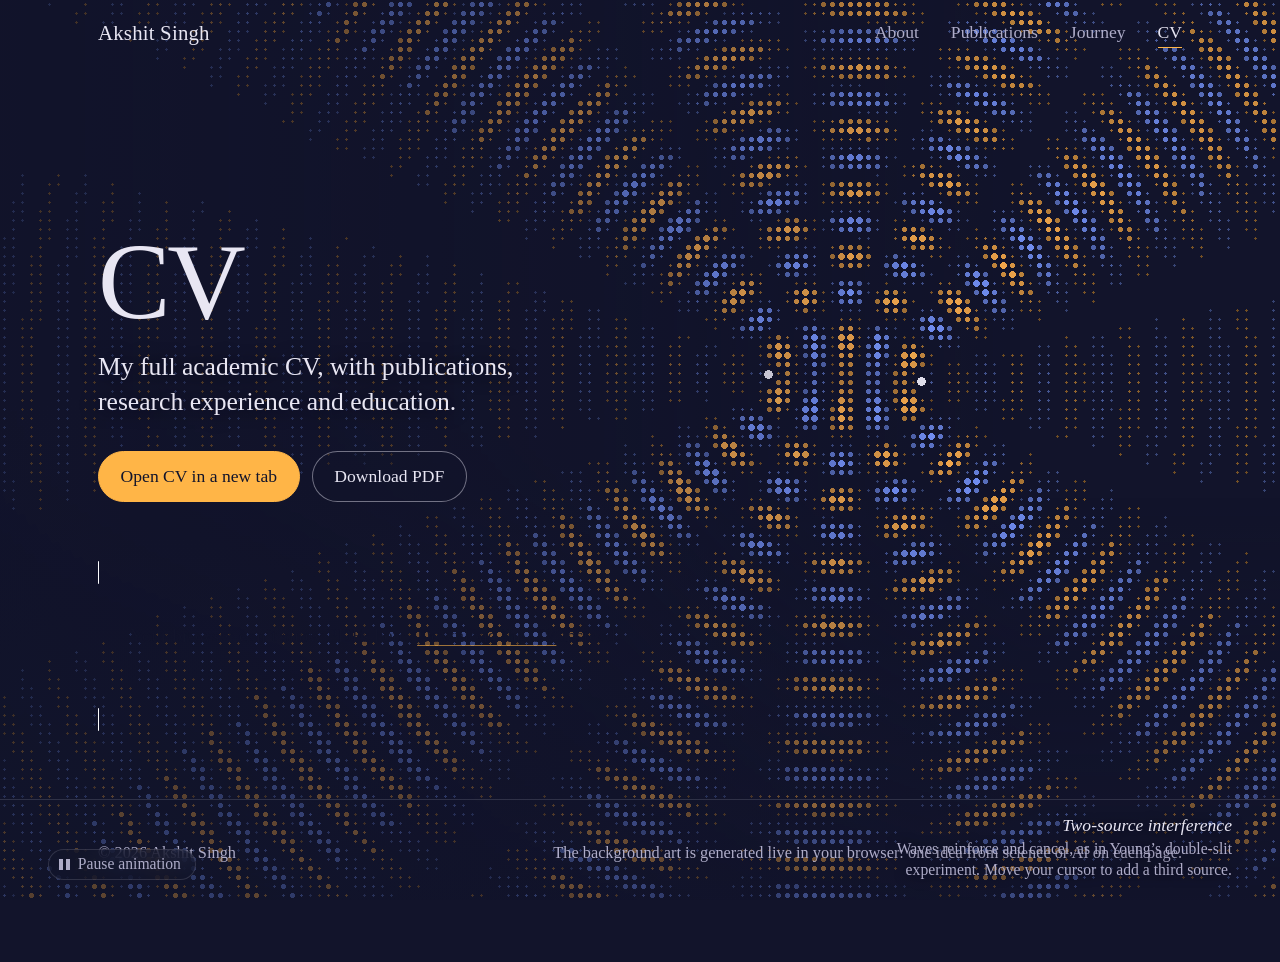
==== cv.html @ edb02743 "Add files via upload" ====
<!doctype html>
<html lang="en">
<head>
  <meta charset="utf-8">
  <meta name="viewport" content="width=device-width, initial-scale=1">
  <title>CV | Akshit Singh</title>
  <meta name="description" content="CV of Akshit Singh.">
  <meta name="theme-color" content="#12142b">
  <meta property="og:title" content="CV | Akshit Singh">
  <meta property="og:description" content="CV of Akshit Singh.">
  <link rel="icon" href="data:image/svg+xml,<svg xmlns='http://www.w3.org/2000/svg' viewBox='0 0 32 32'><rect width='32' height='32' rx='16' fill='%2312142b'/><circle cx='11' cy='13' r='3' fill='%23ffb547'/><circle cx='20' cy='11' r='2' fill='%23e8e6f3'/><circle cx='17' cy='20' r='3.5' fill='%23e8e6f3'/><circle cx='24' cy='19' r='1.5' fill='%23ffb547'/></svg>">
  <link rel="stylesheet" href="assets/css/style.css">
</head>
<!-- Background art for this page: data-scene = terrain | landscape | network | interference -->
<body data-scene="interference">
  <a class="skip-link" href="#main">Skip to content</a>

  <div class="bg" aria-hidden="true">
    <canvas id="bg-art"></canvas>
  </div>
  <div class="scrim" aria-hidden="true"></div>

  <header class="site-nav">
    <nav class="wrap nav-inner" aria-label="Main">
      <a class="nav-name" href="index.html">Akshit Singh</a>
      <button class="nav-toggle" type="button" aria-expanded="false" aria-controls="nav-links">Menu</button>
      <ul class="nav-links" id="nav-links">
          <li><a href="index.html">About</a></li>
          <li><a href="publications.html">Publications</a></li>
          <li><a href="journey.html">Journey</a></li>
          <li><a href="cv.html" aria-current="page">CV</a></li>
      </ul>
    </nav>
  </header>

  <div class="page">
    <main id="main">
      <section class="hero">
        <div class="wrap hero-anim">
          <h1 class="page-title">CV</h1>
          <p class="page-intro">My full academic CV, with publications, research experience and education.</p>
          <div class="actions" style="margin-top:2rem">
            <a class="btn btn--solid" href="assets/Akshit_Singh_CV.pdf" target="_blank" rel="noopener">Open CV in a new tab</a>
            <a class="btn btn--ghost" href="assets/Akshit_Singh_CV.pdf" download>Download PDF</a>
          </div>
        </div>
      </section>

      <div class="wrap" style="padding-bottom:4rem">
        <object class="cv-frame" data="assets/Akshit_Singh_CV.pdf#view=FitH" type="application/pdf" aria-label="Akshit Singh CV">
          <p class="cv-fallback">Your browser can&rsquo;t show PDFs here. <a href="assets/Akshit_Singh_CV.pdf">Download the CV</a> instead.</p>
        </object>
      </div>
    </main>

    <footer class="site-footer">
      <div class="wrap">
        <span>&copy; <span data-year>2026</span> Akshit Singh</span>
        <span>The background art is generated live in your browser: one idea from science or AI on each page.</span>
      </div>
    </footer>
  </div>

  <button class="art-pause" type="button" data-pause aria-pressed="false"><span>Pause animation</span></button>
  <p class="scene-caption" aria-hidden="true"><b data-scene-title></b><span data-scene-text></span></p>

  <script src="assets/js/main.js"></script>
</body>
</html>
---- assets/css/style.css ----
/* =========================================================
   Akshit Singh — styles
   Palette: night indigo, mist, amber
   Type: Times New Roman throughout
   ========================================================= */
:root {
  --night: #12142b;
  --night-2: #1c1f40;
  --mist: #e8e6f3;
  --mist-dim: #aeacc8;
  --amber: #ffb547;
  --blue: #8ab2ff;
  --line: rgba(232, 230, 243, 0.14);

  --serif: "Times New Roman", Times, "Liberation Serif", "Nimbus Roman", serif;

  --s-1: 0.95rem;
  --s0: 1.2rem;
  --s1: 1.6rem;
  --s2: 2.25rem;

  --wrap: 1180px;
  --pad: clamp(1.25rem, 4vw, 3rem);
  --dim: 0;
}

*, *::before, *::after { box-sizing: border-box; }
html { background: var(--night); color: var(--mist); -webkit-text-size-adjust: 100%; }
body {
  margin: 0; font-family: var(--serif); font-size: var(--s0); line-height: 1.6;
  -webkit-font-smoothing: antialiased; text-rendering: optimizeLegibility;
  min-height: 100vh; overflow-x: hidden;
}
img, video, canvas { display: block; max-width: 100%; }
a { color: inherit; text-decoration-color: rgba(255, 181, 71, 0.6); text-underline-offset: 0.18em; text-decoration-thickness: 1px; }
a:hover { color: var(--amber); }
:focus-visible { outline: 2px solid var(--amber); outline-offset: 3px; border-radius: 2px; }
::selection { background: var(--amber); color: var(--night); }
button { font-family: var(--serif); }

.visually-hidden { position: absolute !important; width: 1px; height: 1px; margin: -1px; overflow: hidden; clip: rect(0 0 0 0); white-space: nowrap; border: 0; }
.skip-link { position: absolute; left: 1rem; top: -4rem; z-index: 100; background: var(--amber); color: var(--night); padding: 0.5rem 1rem; }
.skip-link:focus { top: 1rem; }

/* ---------- Background art ---------- */
.bg { position: fixed; inset: 0; z-index: 0; pointer-events: none; opacity: calc(1 - var(--dim) * 0.6); }
#bg-art { width: 100%; height: 100%; }
.scrim {
  position: fixed; inset: 0; z-index: 1; pointer-events: none;
  background:
    radial-gradient(ellipse 70% 60% at 15% 85%, rgba(18, 20, 43, 0.85), rgba(18, 20, 43, 0) 70%),
    linear-gradient(90deg, rgba(18, 20, 43, 0.9) 0%, rgba(18, 20, 43, 0.55) 48%, rgba(18, 20, 43, 0) 80%),
    linear-gradient(0deg, rgba(18, 20, 43, 0.8), rgba(18, 20, 43, 0) 45%);
  opacity: calc(0.55 + var(--dim) * 0.45);
}

/* ---------- Layout ---------- */
.page { position: relative; z-index: 2; transition: opacity 0.4s ease, transform 0.4s ease; }
body.leaving .page, body.leaving .site-nav { opacity: 0; transform: translateY(-6px); }
.wrap { max-width: var(--wrap); margin: 0 auto; padding: 0 var(--pad); }

.section {
  display: grid; grid-template-columns: minmax(10rem, 15rem) minmax(0, 42rem);
  gap: 1.5rem clamp(2rem, 5vw, 4.5rem);
  padding: clamp(3.5rem, 8vw, 6rem) 0; border-top: 1px solid var(--line);
}
.section--wide { grid-template-columns: minmax(0, 1fr); }
.section > h2 { margin: 0; }
.section-body > :first-child { margin-top: 0; }
@media (max-width: 820px) { .section { grid-template-columns: 1fr; } }

h1, h2, h3 { font-family: var(--serif); line-height: 1.1; }
h1, h2 { font-weight: 400; letter-spacing: -0.015em; }
h2 { font-size: var(--s2); }
h3 { font-size: 1.4rem; font-weight: 700; margin: 0 0 0.35rem; }
p { margin: 0 0 1.1em; }
.muted { color: var(--mist-dim); }

/* ---------- Navigation ---------- */
.site-nav { position: fixed; inset: 0 0 auto 0; z-index: 10; transition: background 0.3s ease, opacity 0.4s ease, transform 0.4s ease; }
.site-nav.is-scrolled { background: rgba(18, 20, 43, 0.78); backdrop-filter: blur(12px); -webkit-backdrop-filter: blur(12px); border-bottom: 1px solid var(--line); }
.nav-inner { display: flex; align-items: center; justify-content: space-between; gap: 1rem; padding-top: 1rem; padding-bottom: 1rem; }
.nav-name { font-size: 1.3rem; text-decoration: none; letter-spacing: 0.01em; }
.nav-links { display: flex; gap: clamp(1rem, 2.5vw, 2rem); list-style: none; margin: 0; padding: 0; }
.nav-links a { font-size: 1.1rem; text-decoration: none; color: var(--mist-dim); padding: 0.3rem 0; border-bottom: 1px solid transparent; transition: color 0.2s, border-color 0.2s; }
.nav-links a:hover { color: var(--mist); }
.nav-links a[aria-current="page"] { color: var(--mist); border-bottom-color: var(--amber); }
.nav-toggle { display: none; background: none; border: 1px solid var(--line); color: var(--mist); font-size: 1.05rem; padding: 0.3rem 0.9rem; border-radius: 999px; cursor: pointer; }
@media (max-width: 640px) {
  .nav-toggle { display: block; }
  .nav-links { position: absolute; top: 100%; left: 0; right: 0; flex-direction: column; gap: 0; padding: 0.5rem var(--pad) 1rem; background: rgba(18, 20, 43, 0.96); border-bottom: 1px solid var(--line); display: none; }
  .site-nav.is-open .nav-links { display: flex; }
  .site-nav.is-open { background: rgba(18, 20, 43, 0.96); }
  .nav-links a { display: block; padding: 0.7rem 0; font-size: 1.25rem; }
}

/* ---------- Hero ---------- */
.hero { min-height: 62vh; display: flex; align-items: flex-end; padding: 8rem 0 3.5rem; }
.hero > .wrap { width: 100%; }
.hero--home { min-height: 100vh; min-height: 100svh; padding-bottom: clamp(4.5rem, 10vh, 7.5rem); }

.home-intro { display: grid; grid-template-columns: clamp(9rem, 16vw, 13.5rem) minmax(0, 1fr); gap: clamp(1.5rem, 3.5vw, 3rem); align-items: end; }
@media (max-width: 640px) { .home-intro { grid-template-columns: 1fr; gap: 1.25rem; } }

.headshot {
  position: relative; margin: 0; aspect-ratio: 4 / 5; border-radius: 4px; overflow: hidden;
  background: var(--night-2); border: 1px solid rgba(232, 230, 243, 0.25);
  box-shadow: 0 0 0 6px rgba(18, 20, 43, 0.5);
}
.headshot img { width: 100%; height: 100%; object-fit: cover; }
.headshot.is-missing img { display: none; }
.headshot.is-missing {
  display: grid; place-items: center;
  background: radial-gradient(circle, rgba(232, 230, 243, 0.22) 1.2px, transparent 1.6px) 0 0 / 9px 9px, var(--night-2);
}
.headshot.is-missing::before { content: "AS"; font-size: 2.6rem; letter-spacing: 0.04em; color: var(--mist); }
.headshot[data-hint]::after { content: attr(data-hint); position: absolute; left: 0.5rem; right: 0.5rem; bottom: 0.5rem; font-size: 0.8rem; line-height: 1.3; color: var(--amber); text-align: center; }
@media (max-width: 640px) { .headshot { width: 7.5rem; } }

.name {
  font-weight: 400; font-size: clamp(3.75rem, 11vw, 9.5rem); line-height: 0.86; letter-spacing: -0.035em;
  margin: 0 0 1.5rem -0.05em; text-shadow: 0 2px 40px rgba(18, 20, 43, 0.6);
}
.name span { display: block; }
.lead, .hero-meta, .page-intro { text-shadow: 0 1px 18px rgba(18, 20, 43, 0.95); }
.lead { font-size: var(--s1); line-height: 1.3; max-width: 30ch; margin: 0 0 0.6rem; }
.hero-meta { color: var(--mist-dim); max-width: 46ch; margin: 0 0 1.75rem; }
.page-title { font-weight: 400; font-size: clamp(3.25rem, 8.5vw, 7rem); line-height: 0.92; letter-spacing: -0.03em; margin: 0 0 1.1rem; }
.page-intro { font-size: var(--s1); line-height: 1.35; max-width: 34ch; margin: 0; }

@media (prefers-reduced-motion: no-preference) {
  .hero-anim > * { animation: rise 0.9s cubic-bezier(0.2, 0.7, 0.2, 1) both; }
  .hero-anim > :nth-child(1) { animation-delay: 0.35s; }
  .hero-anim > :nth-child(2) { animation-delay: 0.55s; }
  .hero-anim > :nth-child(3) { animation-delay: 0.7s; }
  .hero-anim > :nth-child(4) { animation-delay: 0.85s; }
}
@keyframes rise { from { opacity: 0; transform: translateY(18px); } to { opacity: 1; transform: none; } }

/* ---------- Buttons ---------- */
.actions { display: flex; flex-wrap: wrap; gap: 0.75rem; }
.btn { display: inline-flex; align-items: center; font-size: 1.1rem; padding: 0.65rem 1.35rem; border-radius: 999px; text-decoration: none; border: 1px solid var(--amber); transition: background 0.2s, color 0.2s, border-color 0.2s; }
.btn--solid { background: var(--amber); color: var(--night); }
.btn--solid:hover { background: #ffc66e; color: var(--night); }
.btn--ghost { color: var(--mist); border-color: rgba(232, 230, 243, 0.45); background: rgba(18, 20, 43, 0.4); backdrop-filter: blur(6px); }
.btn--ghost:hover { border-color: var(--amber); color: var(--amber); }

/* ---------- Home sections ---------- */
.interests { list-style: none; padding: 0; margin: 1.5rem 0 0; display: grid; gap: 1.25rem; }
.interests li { padding-left: 1.25rem; border-left: 2px solid var(--amber); }
.interests strong { display: block; font-size: 1.3rem; }
.interests span { color: var(--mist-dim); }

.news { list-style: none; padding: 0; margin: 0; }
.news li { display: grid; grid-template-columns: 6.5rem 1fr; gap: 1rem; padding: 0.85rem 0; border-bottom: 1px solid var(--line); }
.news li:first-child { padding-top: 0; }
.news time { color: var(--amber); font-style: italic; }

.edu { display: grid; gap: 1.5rem; }
.edu h3 { font-size: 1.35rem; }
.edu p { margin: 0; color: var(--mist-dim); }
.contact-links { display: flex; flex-wrap: wrap; gap: 0.75rem 2rem; font-size: 1.25rem; }

/* ---------- Places gallery ---------- */
.places-head { display: flex; flex-wrap: wrap; align-items: baseline; justify-content: space-between; gap: 0.5rem 2rem; }
.places-head p { margin: 0; color: var(--mist-dim); max-width: 46ch; }
.places { display: grid; grid-template-columns: repeat(auto-fill, minmax(min(100%, 17rem), 1fr)); gap: 2rem 1.5rem; margin-top: 2rem; }
.place-tile { margin: 0; }
.place-media { position: relative; aspect-ratio: 4 / 3; border-radius: 4px; overflow: hidden; background: var(--night-2); border: 1px solid var(--line); }
.place-media video { width: 100%; height: 100%; object-fit: cover; filter: saturate(1.08) contrast(1.04); transition: transform 0.8s ease; }
.place-tile:hover video { transform: scale(1.04); }
.place-media::after { content: ""; position: absolute; inset: 0; pointer-events: none; box-shadow: inset 0 0 60px rgba(18, 20, 43, 0.55); }
.place-tile figcaption { padding-top: 0.7rem; line-height: 1.35; }
.place-tile figcaption b { display: block; font-size: 1.2rem; font-weight: 700; }
.place-tile figcaption span { color: var(--mist-dim); font-style: italic; }
.place-tile.is-missing video { display: none; }
.place-tile.is-missing .place-media { background: radial-gradient(circle, rgba(232, 230, 243, 0.18) 1.1px, transparent 1.5px) 0 0 / 9px 9px, var(--night-2); }
.place-media[data-hint]::before { content: attr(data-hint); position: absolute; inset: 0; display: grid; place-items: center; padding: 1rem; text-align: center; color: var(--amber); font-size: 0.95rem; }

/* ---------- Publications ---------- */
.filters { display: flex; flex-wrap: wrap; align-items: center; gap: 0.5rem; margin: 0 0 2rem; }
.chip { font-size: 1.02rem; color: var(--mist-dim); background: rgba(28, 31, 64, 0.6); border: 1px solid var(--line); border-radius: 999px; padding: 0.4rem 1rem; cursor: pointer; transition: color 0.2s, border-color 0.2s, background 0.2s; }
.chip:hover { color: var(--mist); border-color: rgba(232, 230, 243, 0.35); }
.chip[aria-pressed="true"] { color: var(--night); background: var(--mist); border-color: var(--mist); }
.pub-count { margin-left: auto; color: var(--mist-dim); font-style: italic; }

.pubs { list-style: none; margin: 0; padding: 0; }
.pub { display: grid; grid-template-columns: 9.5rem minmax(0, 1fr); gap: 0.5rem 2rem; padding: 2rem 0; border-top: 1px solid var(--line); }
.pub[hidden] { display: none; }
.pub > div:last-child { max-width: 46rem; }
.pub-venue { line-height: 1.3; }
.pub-venue b { display: block; color: var(--amber); font-size: 1.3rem; font-weight: 700; }
.pub-venue span { color: var(--mist-dim); font-size: 1rem; font-style: italic; }
.pub h3 { font-size: 1.55rem; max-width: 34ch; line-height: 1.2; }
.pub--featured h3 { font-size: clamp(1.8rem, 3vw, 2.3rem); }
.authors { color: var(--mist-dim); margin: 0 0 0.6rem; font-size: 1.08rem; max-width: 60ch; }
.me { color: var(--mist); font-weight: 700; text-decoration: underline; text-decoration-color: var(--amber); text-underline-offset: 0.18em; }
.badge { display: inline-block; font-size: 0.95rem; padding: 0.1rem 0.7rem; border-radius: 999px; border: 1px solid rgba(255, 181, 71, 0.5); color: var(--amber); margin: 0 0.4rem 0.6rem 0; }
.pub-links { display: flex; flex-wrap: wrap; gap: 0.5rem 1.4rem; font-size: 1.1rem; margin-top: 0.4rem; }
.pub-links a { text-decoration: none; border-bottom: 1px solid rgba(255, 181, 71, 0.55); }
@media (max-width: 720px) { .pub { grid-template-columns: 1fr; } }

/* ---------- Expandable panels ---------- */
.toggle { background: none; border: 0; padding: 0; color: var(--mist-dim); cursor: pointer; font-size: 1.05rem; display: inline-flex; align-items: center; gap: 0.45rem; }
.toggle:hover { color: var(--amber); }
.toggle::before { content: "+"; display: inline-grid; place-items: center; width: 1.2rem; height: 1.2rem; border: 1px solid currentColor; border-radius: 50%; font-size: 0.9rem; line-height: 1; transition: transform 0.3s; }
.toggle[aria-expanded="true"]::before { transform: rotate(45deg); }
.panel { display: grid; grid-template-rows: 0fr; transition: grid-template-rows 0.4s ease; }
.panel > div { overflow: hidden; }
.panel.is-open { grid-template-rows: 1fr; }
.panel ul { margin: 0.9rem 0 0.2rem; padding-left: 1.1rem; color: var(--mist-dim); }
.panel li { margin-bottom: 0.45rem; }
.panel li::marker { color: var(--amber); }

/* ---------- Timeline ---------- */
.timeline { --progress: 0; position: relative; list-style: none; margin: 0; padding: 0 0 0 2rem; }
.timeline::before, .timeline::after { content: ""; position: absolute; left: 0.3rem; top: 0.6rem; bottom: 0.6rem; width: 2px; background: var(--line); }
.timeline::after { background: var(--amber); bottom: auto; height: calc((100% - 1.2rem) * var(--progress)); }
.t-item { position: relative; padding: 0 0 2.75rem; }
.t-item::before { content: ""; position: absolute; left: calc(-2rem - 0.02rem); top: 0.45rem; width: 0.55rem; height: 0.55rem; border-radius: 50%; background: var(--night); border: 2px solid var(--amber); }
.t-date { color: var(--amber); font-style: italic; }
.t-item h3 { font-size: 1.5rem; margin: 0.15rem 0 0.15rem; }
.t-org { color: var(--mist-dim); margin: 0 0 0.6rem; }
.t-item > p { max-width: 60ch; }

/* ---------- Mentors ---------- */
.mentors { display: grid; grid-template-columns: repeat(auto-fit, minmax(16rem, 1fr)); gap: 2.25rem 2.5rem; }
.mentor { display: grid; grid-template-columns: 3.5rem 1fr; gap: 1rem; align-items: start; }
.mentor-mark { width: 3.5rem; height: 3.5rem; border-radius: 50%; display: grid; place-items: center; font-size: 1.25rem; color: var(--night); background: var(--mist); overflow: hidden; }
.mentor-mark img { width: 100%; height: 100%; object-fit: cover; }
.mentor h3 { font-size: 1.35rem; margin: 0.1rem 0; }
.mentor .role { color: var(--amber); font-style: italic; margin: 0 0 0.5rem; }
.mentor p { margin: 0; color: var(--mist-dim); }

/* ---------- CV ---------- */
.cv-frame { width: 100%; height: 85vh; border: 1px solid var(--line); border-radius: 4px; background: #fff; }
.cv-fallback { padding: 2rem; color: var(--night); }
@media (max-width: 720px) { .cv-frame { display: none; } }

/* ---------- Corner: pause + scene caption ---------- */
.art-pause {
  position: fixed; left: var(--pad); bottom: 1.25rem; z-index: 5;
  display: inline-flex; align-items: center; gap: 0.5rem;
  font-size: 0.98rem; color: var(--mist-dim); cursor: pointer;
  background: rgba(18, 20, 43, 0.6); border: 1px solid var(--line); border-radius: 999px; padding: 0.35rem 0.9rem 0.35rem 0.6rem;
  backdrop-filter: blur(10px); -webkit-backdrop-filter: blur(10px);
  transition: opacity 0.3s ease, transform 0.3s ease, color 0.2s;
}
.art-pause:hover { color: var(--mist); }
.art-pause::before { content: ""; width: 0.7rem; height: 0.7rem; background: linear-gradient(90deg, currentColor 0 35%, transparent 35% 65%, currentColor 65%); }
.art-pause[aria-pressed="true"]::before { background: currentColor; clip-path: polygon(10% 0, 100% 50%, 10% 100%); }
body.past-hero .art-pause { opacity: 0; transform: translateY(10px); pointer-events: none; }

.scene-caption {
  position: fixed; right: var(--pad); bottom: 1.25rem; z-index: 5; margin: 0; max-width: 21rem; text-align: right;
  color: var(--mist-dim); font-size: 0.98rem; line-height: 1.35; opacity: calc(1 - var(--dim)); pointer-events: none;
  text-shadow: 0 1px 12px rgba(18, 20, 43, 0.95);
}
.scene-caption b { display: block; color: var(--mist); font-size: 1.1rem; font-weight: 400; font-style: italic; }
@media (max-width: 820px) { .scene-caption { display: none; } }

/* ---------- Footer ---------- */
.site-footer { position: relative; z-index: 2; border-top: 1px solid var(--line); padding: 2.5rem 0 6rem; color: var(--mist-dim); font-size: 1.02rem; }
.site-footer .wrap { display: flex; flex-wrap: wrap; justify-content: space-between; gap: 1rem; }

@media (max-width: 820px) {
  .scrim { background: rgba(18, 20, 43, 0.85); opacity: calc(0.5 + var(--dim) * 0.5); }
  .news li { grid-template-columns: 1fr; gap: 0.1rem; }
}
@media (prefers-reduced-motion: reduce) {
  *, *::before, *::after { transition-duration: 0.01ms !important; animation-duration: 0.01ms !important; }
}

/* small screens: the pause button sits at the top and scrolls away with the page */
@media (max-width: 820px) {
  .art-pause { position: absolute; top: 4.6rem; right: var(--pad); left: auto; bottom: auto; }
  body.past-hero .art-pause { opacity: 1; transform: none; pointer-events: auto; }
}
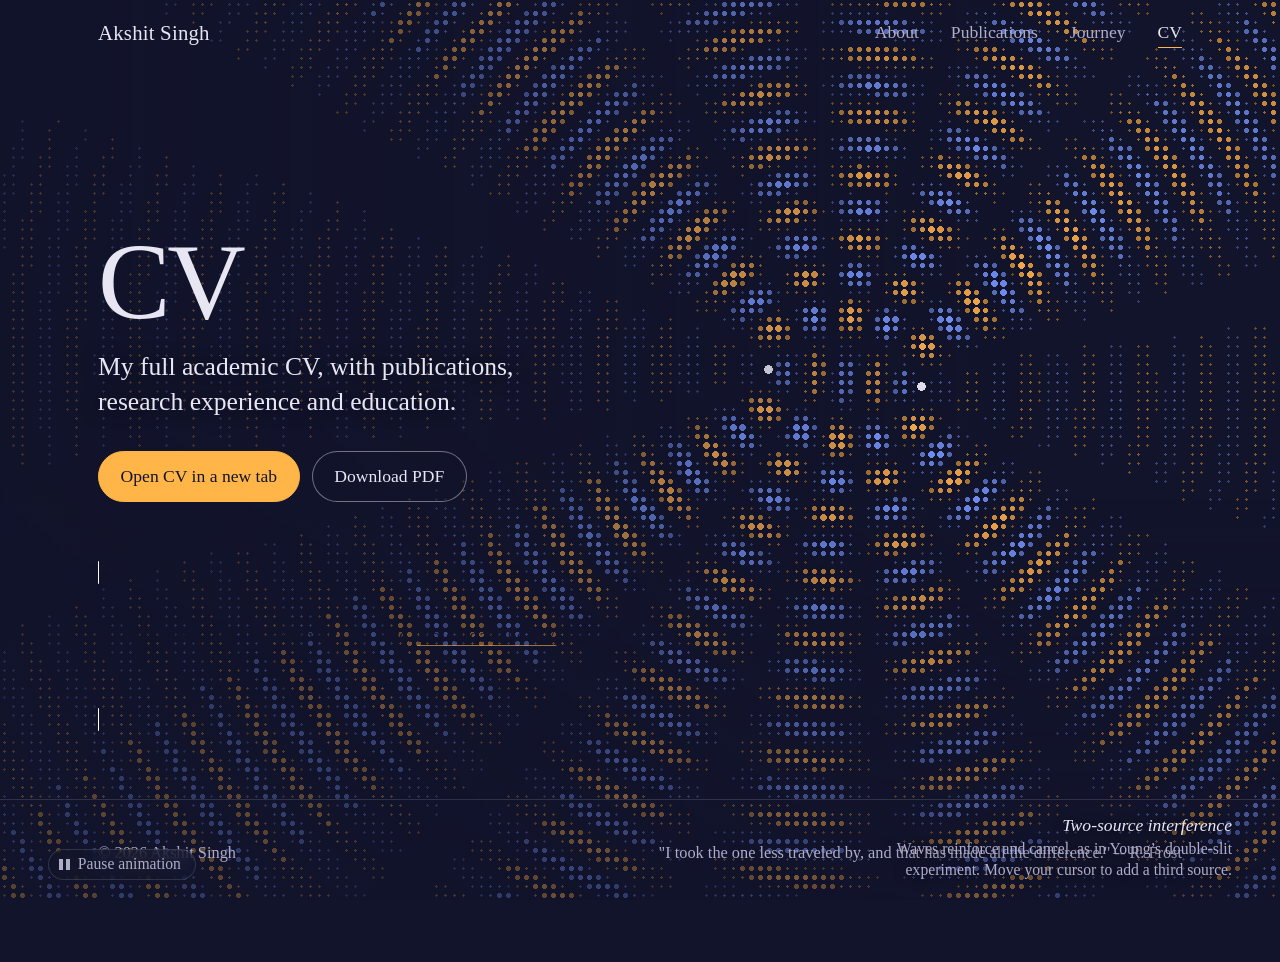
==== commit 7601cb89: "Update footer quote in cv.html" ====
--- a/cv.html
+++ b/cv.html
@@ -56,7 +56,7 @@
     <footer class="site-footer">
       <div class="wrap">
         <span>&copy; <span data-year>2026</span> Akshit Singh</span>
-        <span>The background art is generated live in your browser: one idea from science or AI on each page.</span>
+        <span>"I took the one less traveled by, and that has made all the difference." -- R. Frost</span>
       </div>
     </footer>
   </div>
--- a/assets/css/style.css
+++ b/assets/css/style.css
@@ -276,3 +276,19 @@
   .art-pause { position: absolute; top: 4.6rem; right: var(--pad); left: auto; bottom: auto; }
   body.past-hero .art-pause { opacity: 1; transform: none; pointer-events: auto; }
 }
+
+/* ---------- News: "see more" with arrow ---------- */
+.panel .news--more { margin: 0; padding: 0; color: inherit; }
+.panel .news--more li { margin: 0; }
+.news--more li:first-child { padding-top: 0.85rem; }
+.toggle--more { margin-top: 1.1rem; color: var(--mist); }
+.toggle--more::before { display: none; }
+.toggle--more::after { content: "\2193"; display: inline-block; color: var(--amber); transition: transform 0.3s ease; }
+.toggle--more[aria-expanded="true"]::after { transform: rotate(180deg); }
+
+/* closed panels can't be tabbed into */
+.panel > div { visibility: hidden; transition: visibility 0s linear 0.4s; }
+.panel.is-open > div { visibility: visible; transition: visibility 0s; }
+
+/* live step counter under the About-page caption */
+.scene-status { display: block; margin-top: 0.3rem; color: var(--amber); font-style: italic; font-variant-numeric: tabular-nums; }
